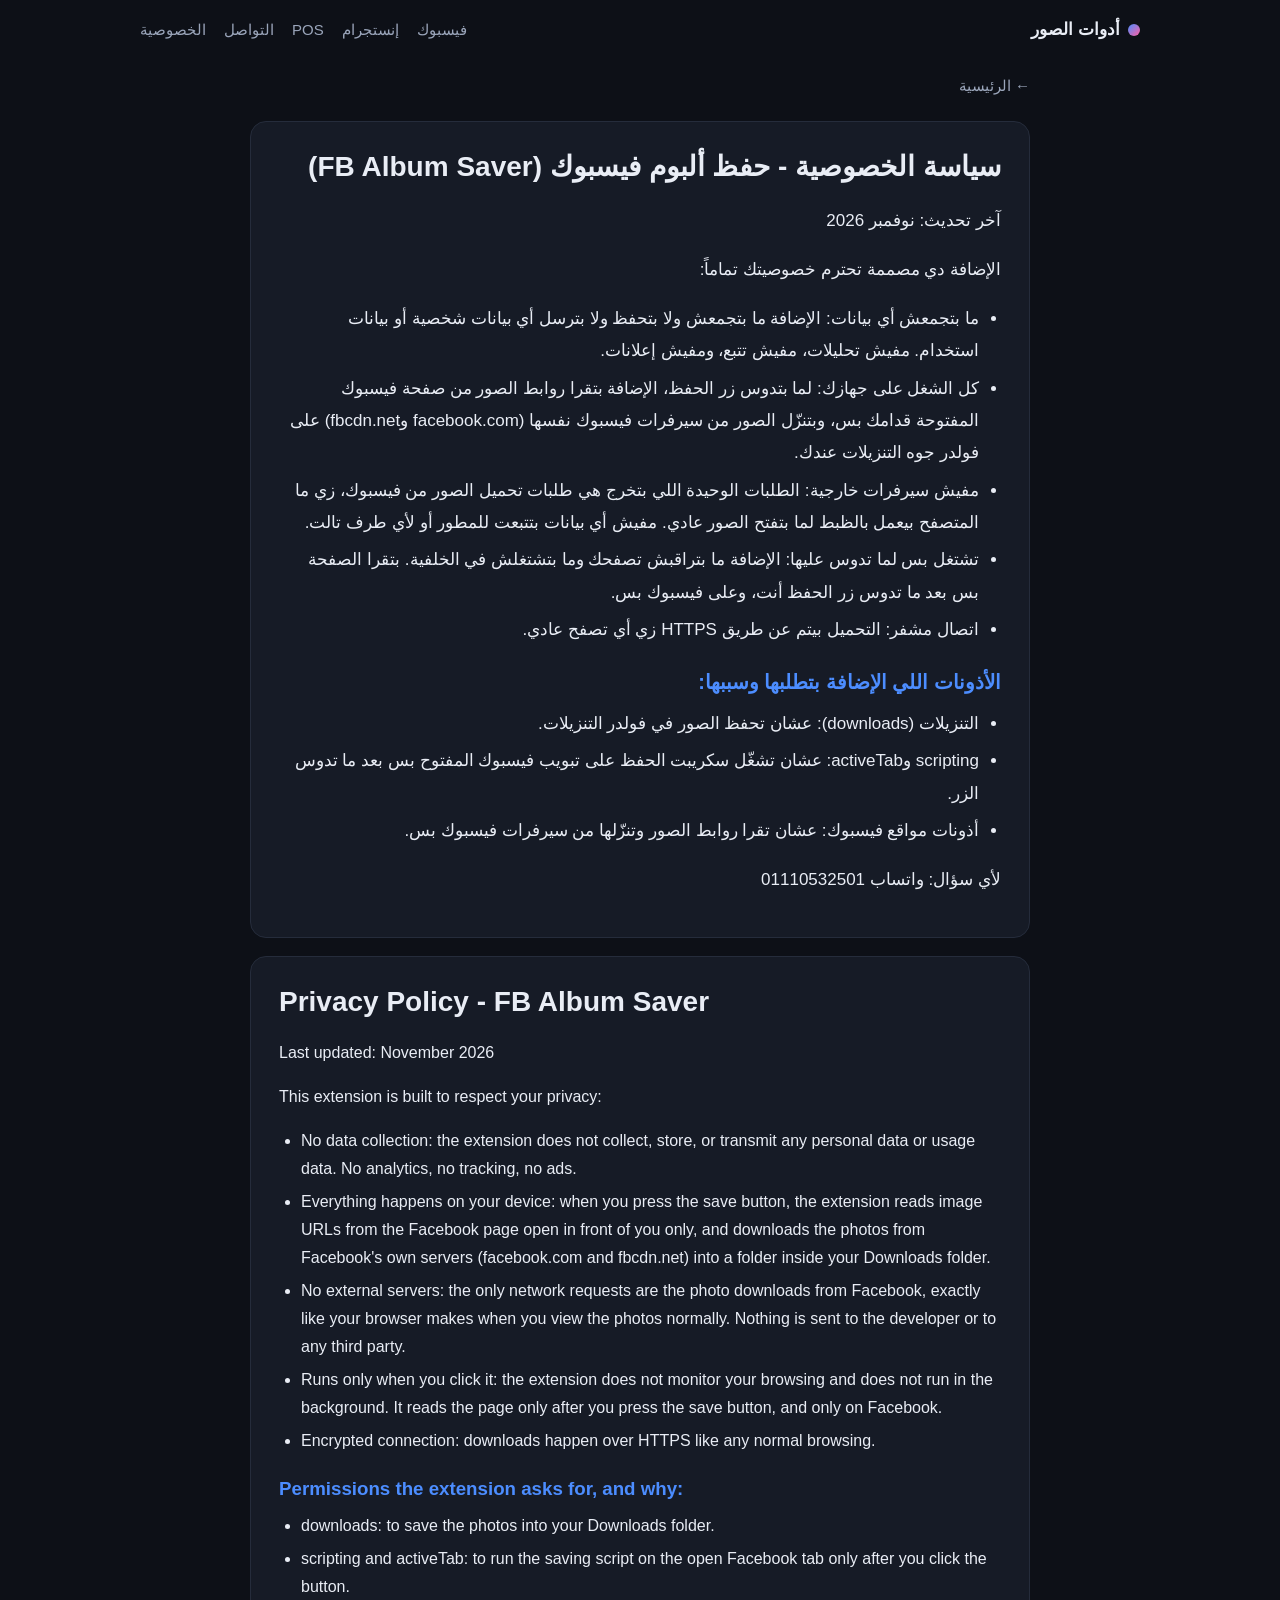
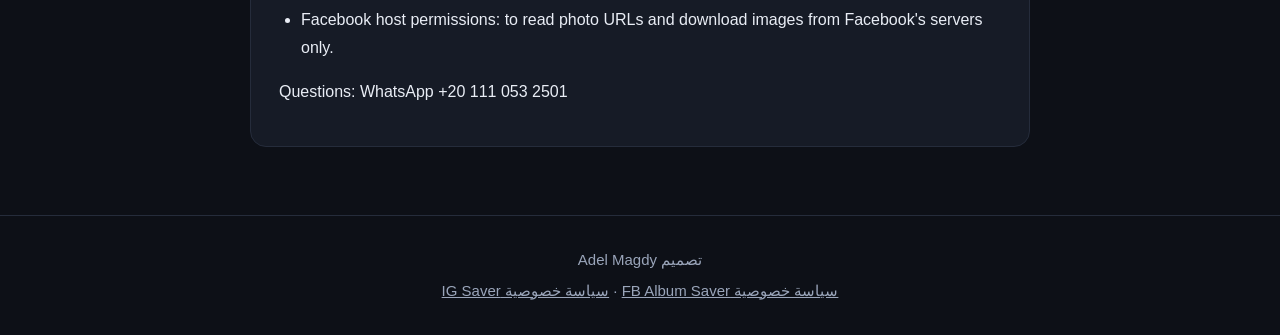
==== privacy-fb.html @ e78ee68e "Add privacy policy for FB Album Saver" ====
<!DOCTYPE html>
<html lang="ar" dir="rtl">
<head>
<meta charset="utf-8">
<meta name="viewport" content="width=device-width, initial-scale=1">
<title>سياسة الخصوصية - حفظ ألبوم فيسبوك (FB Album Saver)</title>
<link rel="stylesheet" href="style.css">
</head>
<body class="policy">
<header class="nav"><a class="brand" href="index.html"><span class="dot"></span>أدوات الصور</a>
<nav><a href="index.html#fb">فيسبوك</a><a href="index.html#ig">إنستجرام</a><a href="index.html#pos">POS</a><a href="index.html#contact">التواصل</a><a href="privacy-fb.html">الخصوصية</a></nav></header>
<main class="doc"><a class="back" href="index.html">← الرئيسية</a>
<article class="card"><h1>سياسة الخصوصية - حفظ ألبوم فيسبوك <bdi dir="ltr">(FB Album Saver)</bdi></h1><p>آخر تحديث: نوفمبر 2026</p>
<p>الإضافة دي مصممة تحترم خصوصيتك تماماً:</p>
<ul>
<li>ما بتجمعش أي بيانات: الإضافة ما بتجمعش ولا بتحفظ ولا بترسل أي بيانات شخصية أو بيانات استخدام. مفيش تحليلات، مفيش تتبع، ومفيش إعلانات.</li>
<li>كل الشغل على جهازك: لما بتدوس زر الحفظ، الإضافة بتقرا روابط الصور من صفحة فيسبوك المفتوحة قدامك بس، وبتنزّل الصور من سيرفرات فيسبوك نفسها (facebook.com وfbcdn.net) على فولدر جوه التنزيلات عندك.</li>
<li>مفيش سيرفرات خارجية: الطلبات الوحيدة اللي بتخرج هي طلبات تحميل الصور من فيسبوك، زي ما المتصفح بيعمل بالظبط لما بتفتح الصور عادي. مفيش أي بيانات بتتبعت للمطور أو لأي طرف تالت.</li>
<li>تشتغل بس لما تدوس عليها: الإضافة ما بتراقبش تصفحك وما بتشتغلش في الخلفية. بتقرا الصفحة بس بعد ما تدوس زر الحفظ أنت، وعلى فيسبوك بس.</li>
<li>اتصال مشفر: التحميل بيتم عن طريق HTTPS زي أي تصفح عادي.</li>
</ul>
<h3>الأذونات اللي الإضافة بتطلبها وسببها:</h3>
<ul>
<li>التنزيلات (downloads): عشان تحفظ الصور في فولدر التنزيلات.</li>
<li>scripting وactiveTab: عشان تشغّل سكريبت الحفظ على تبويب فيسبوك المفتوح بس بعد ما تدوس الزر.</li>
<li>أذونات مواقع فيسبوك: عشان تقرا روابط الصور وتنزّلها من سيرفرات فيسبوك بس.</li>
</ul>
<p>لأي سؤال: واتساب 01110532501</p></article>
<article class="card en" dir="ltr" lang="en"><h1>Privacy Policy - FB Album Saver</h1><p>Last updated: November 2026</p>
<p>This extension is built to respect your privacy:</p>
<ul>
<li>No data collection: the extension does not collect, store, or transmit any personal data or usage data. No analytics, no tracking, no ads.</li>
<li>Everything happens on your device: when you press the save button, the extension reads image URLs from the Facebook page open in front of you only, and downloads the photos from Facebook&#x27;s own servers (facebook.com and fbcdn.net) into a folder inside your Downloads folder.</li>
<li>No external servers: the only network requests are the photo downloads from Facebook, exactly like your browser makes when you view the photos normally. Nothing is sent to the developer or to any third party.</li>
<li>Runs only when you click it: the extension does not monitor your browsing and does not run in the background. It reads the page only after you press the save button, and only on Facebook.</li>
<li>Encrypted connection: downloads happen over HTTPS like any normal browsing.</li>
</ul>
<h3>Permissions the extension asks for, and why:</h3>
<ul>
<li>downloads: to save the photos into your Downloads folder.</li>
<li>scripting and activeTab: to run the saving script on the open Facebook tab only after you click the button.</li>
<li>Facebook host permissions: to read photo URLs and download images from Facebook&#x27;s servers only.</li>
</ul>
<p>Questions: WhatsApp +20 111 053 2501</p></article></main>
<footer><p>تصميم Adel Magdy</p><p class="links"><a href="privacy-fb.html">سياسة خصوصية FB Album Saver</a> · <a href="privacy-ig.html">سياسة خصوصية IG Saver</a></p></footer>
</body></html>
---- style.css ----
:root{--bg:#0d1017;--panel:#161b26;--line:#252c3b;--tx:#e9edf5;--mut:#9aa5ba;--fb:#4c8dff;--ig:#ff5fa2;--ig2:#ffb347}
*{box-sizing:border-box}html{scroll-behavior:smooth}
body{margin:0;background:var(--bg);color:var(--tx);font-family:"Segoe UI",Tahoma,"Noto Sans Arabic","Noto Naskh Arabic",Arial,sans-serif;line-height:1.9;font-size:17px}
a{color:inherit}
.wrap{max-width:1040px;margin:0 auto;padding:0 20px}
.nav{display:flex;justify-content:space-between;align-items:center;gap:12px;padding:14px 20px;max-width:1040px;margin:0 auto;flex-wrap:wrap}
.brand{font-weight:700;text-decoration:none;display:flex;gap:8px;align-items:center}
.dot{width:12px;height:12px;border-radius:50%;background:linear-gradient(135deg,var(--fb),var(--ig))}
.nav nav{display:flex;gap:18px;font-size:15px}.nav nav a{text-decoration:none;color:var(--mut)}.nav nav a:hover{color:var(--tx)}
.hero{padding:56px 0 48px;text-align:center;background:radial-gradient(600px 300px at 80% 0,#4c8dff22,transparent),radial-gradient(600px 300px at 20% 0,#ff5fa222,transparent)}
.eyebrow{color:var(--mut);font-size:15px;margin:0 0 8px}
.hero h1{font-size:clamp(28px,5.5vw,52px);line-height:1.4;margin:0 0 16px}
.g1{color:var(--fb)}.g2{color:var(--ig)}
.sub{max-width:640px;margin:0 auto 28px;color:var(--mut)}
.cta{display:flex;gap:12px;flex-wrap:wrap;margin-top:24px}.cta.center{justify-content:center}
.btn{display:inline-block;padding:11px 22px;border-radius:12px;text-decoration:none;font-weight:600;border:1px solid var(--line);font-size:16px}
.btn.primary{background:var(--fb);color:#fff;border-color:var(--fb)}.btn.primary.alt{background:var(--ig);border-color:var(--ig)}
.btn.soon{background:#ffffff0d;color:var(--mut);border-style:dashed;cursor:not-allowed}
.btn.ghost:hover{background:#ffffff0d}
.tool{padding:56px 0;border-top:1px solid var(--line)}
.tool.fb{--ac:var(--fb)}.tool.ig{--ac:var(--ig)}
.tag{display:inline-block;direction:ltr;font-size:13px;padding:2px 12px;border-radius:99px;border:1px solid var(--ac);color:var(--ac);font-weight:600}
.tool h2{font-size:clamp(26px,4.5vw,38px);margin:8px 0 4px}
.lead{font-size:19px;margin:0 0 6px}
.en-sum{color:var(--mut);font-size:15px;margin:0 0 18px;text-align:left}
.desc{color:var(--mut)}
.modes{display:grid;grid-template-columns:repeat(auto-fit,minmax(260px,1fr));gap:14px;margin:18px 0}
.mode{border-inline-start:3px solid var(--ac);background:var(--panel);padding:12px 18px;border-radius:12px}
.mode h4{margin:0;color:var(--ac)}.mode p{margin:4px 0 0;font-size:16px}
.cols{display:grid;grid-template-columns:repeat(auto-fit,minmax(300px,1fr));gap:16px}
.card{background:var(--panel);border:1px solid var(--line);border-radius:16px;padding:18px 24px}
.card h3{margin:0 0 6px;color:var(--ac,var(--tx))}
.card ul,.card ol{padding-inline-start:22px;margin:6px 0}.card li{margin:5px 0}
.note{background:#ffffff0d;border-radius:10px;padding:8px 14px;font-size:15px;color:var(--mut)}
footer{border-top:1px solid var(--line);text-align:center;padding:28px 20px;color:var(--mut);font-size:15px}footer p{margin:2px}
.doc{max-width:820px;margin:0 auto;padding:10px 20px 50px}
.back{color:var(--mut);text-decoration:none;font-size:15px}
.doc .card{margin:18px 0;padding:24px 28px}.doc h1{font-size:clamp(21px,4vw,28px);line-height:1.5;margin:0 0 8px}
.doc h3{margin:18px 0 4px;color:var(--fb)}
.doc .en{font-size:16px;line-height:1.75;font-family:"Segoe UI",Roboto,Arial,sans-serif}
.doc.en ul{padding-left:22px;padding-right:0}.en ul{padding-left:22px;padding-right:0}
@media(max-width:560px){body{font-size:16px}.hero{padding:36px 0}.tool{padding:38px 0}.card{padding:14px 18px}.btn{width:100%;text-align:center}}
.tool.pos{--ac:#3ddc97}.btn.primary.pos{background:#3ddc97;border-color:#3ddc97;color:#06231a}
.shot{margin:22px 0}.shot img{display:block;width:100%;height:auto;border-radius:14px;border:1px solid var(--line);box-shadow:0 12px 40px #0008}

.g3{color:#3ddc97}
.btn.wa{background:#25d366;border-color:#25d366;color:#04210f}
.prices{display:flex;gap:14px;flex-wrap:wrap;margin:22px 0 0}
.price{flex:1 1 200px;background:var(--panel);border:1px solid var(--ac);border-radius:16px;padding:14px 20px;text-align:center}
.amt{display:block;font-size:28px;font-weight:700;color:var(--ac)}.per{color:var(--mut);font-size:15px}
.small{color:var(--mut);font-size:14px;margin:10px 0 0}
.tool.contact{--ac:#25d366}.num{font-size:26px;font-weight:700;margin:4px 0 12px;text-align:right}
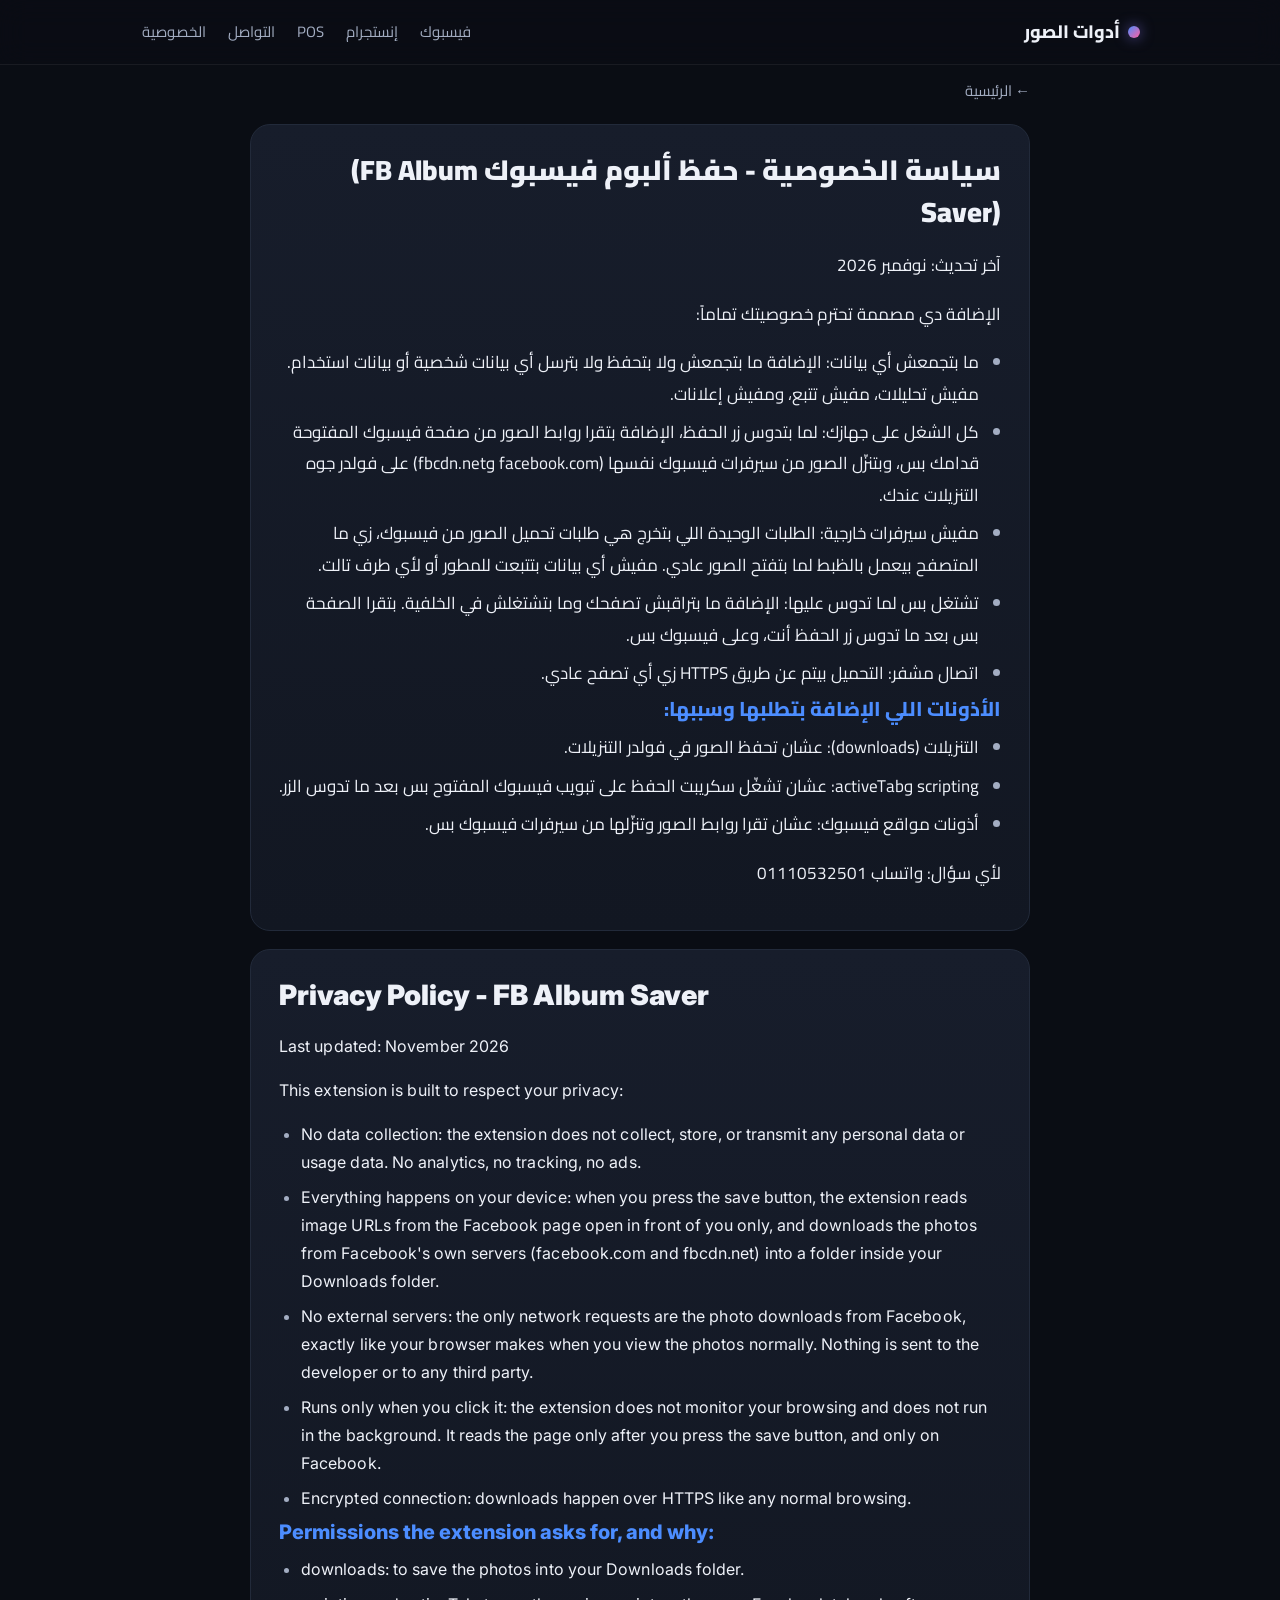
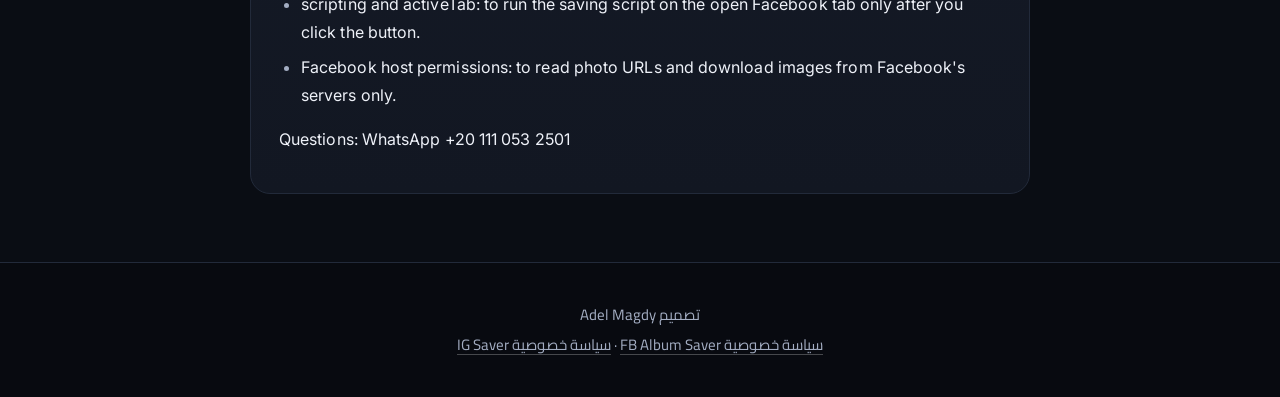
==== commit 88fc6108: "Design pass: privacy-fb.html" ====
--- a/privacy-fb.html
+++ b/privacy-fb.html
@@ -4,11 +4,15 @@
 <meta charset="utf-8">
 <meta name="viewport" content="width=device-width, initial-scale=1">
 <title>سياسة الخصوصية - حفظ ألبوم فيسبوك (FB Album Saver)</title>
+<meta name="theme-color" content="#0a0d14">
+<link rel="preconnect" href="https://fonts.googleapis.com">
+<link rel="preconnect" href="https://fonts.gstatic.com" crossorigin>
+<link rel="stylesheet" href="https://fonts.googleapis.com/css2?family=Cairo:wght@400;600;700;800;900&family=Inter:wght@400;500&display=swap">
 <link rel="stylesheet" href="style.css">
 </head>
 <body class="policy">
-<header class="nav"><a class="brand" href="index.html"><span class="dot"></span>أدوات الصور</a>
-<nav><a href="index.html#fb">فيسبوك</a><a href="index.html#ig">إنستجرام</a><a href="index.html#pos">POS</a><a href="index.html#contact">التواصل</a><a href="privacy-fb.html">الخصوصية</a></nav></header>
+<header class="nav"><div class="nav-in"><a class="brand" href="index.html"><span class="dot"></span>أدوات الصور</a>
+<nav><a href="index.html#fb">فيسبوك</a><a href="index.html#ig">إنستجرام</a><a href="index.html#pos">POS</a><a href="index.html#contact">التواصل</a><a href="privacy-fb.html">الخصوصية</a></nav></div></header>
 <main class="doc"><a class="back" href="index.html">← الرئيسية</a>
 <article class="card"><h1>سياسة الخصوصية - حفظ ألبوم فيسبوك <bdi dir="ltr">(FB Album Saver)</bdi></h1><p>آخر تحديث: نوفمبر 2026</p>
 <p>الإضافة دي مصممة تحترم خصوصيتك تماماً:</p>
@@ -43,4 +47,5 @@
 </ul>
 <p>Questions: WhatsApp +20 111 053 2501</p></article></main>
 <footer><p>تصميم Adel Magdy</p><p class="links"><a href="privacy-fb.html">سياسة خصوصية FB Album Saver</a> · <a href="privacy-ig.html">سياسة خصوصية IG Saver</a></p></footer>
+<script>(function(){if(!('IntersectionObserver' in window))return;var e=document.querySelectorAll('.tool .head,.tool .shot,.tool .modes,.tool .cols,.tool .prices,.tool .cta,.doc .card');e.forEach(function(x){x.classList.add('rv')});var o=new IntersectionObserver(function(l){l.forEach(function(i){if(i.isIntersecting){i.target.classList.add('in');o.unobserve(i.target)}})},{threshold:.08});e.forEach(function(x){o.observe(x)});setTimeout(function(){e.forEach(function(x){x.classList.add('in')})},2500)})();</script>
 </body></html>
--- a/style.css
+++ b/style.css
@@ -50,3 +50,91 @@
 .amt{display:block;font-size:28px;font-weight:700;color:var(--ac)}.per{color:var(--mut);font-size:15px}
 .small{color:var(--mut);font-size:14px;margin:10px 0 0}
 .tool.contact{--ac:#25d366}.num{font-size:26px;font-weight:700;margin:4px 0 12px;text-align:right}
+
+/* ===== design pass v2 ===== */
+:root{--bg:#0a0d14;--panel:#121722;--panel2:#171d2b;--line:#222a3a;--tx:#eef1f8;--mut:#a3adc2;--ease:cubic-bezier(.2,.7,.2,1)}
+body{font-family:"Cairo","Tajawal","Segoe UI",Tahoma,"Noto Sans Arabic",Arial,sans-serif;line-height:1.85;-webkit-font-smoothing:antialiased;text-rendering:optimizeLegibility;background:var(--bg)}
+h1,h2,h3,h4{font-weight:800;letter-spacing:0;line-height:1.3}
+.en-sum,.doc .en,.en{font-family:"Inter","Segoe UI",Roboto,Arial,sans-serif;letter-spacing:.005em}
+::selection{background:#4c8dff55}
+:focus-visible{outline:2px solid #fff8;outline-offset:3px;border-radius:8px}
+/* nav */
+.nav{position:sticky;top:0;z-index:20;display:block;max-width:none;padding:0;margin:0;background:#0a0d14cc;backdrop-filter:blur(14px);-webkit-backdrop-filter:blur(14px);border-bottom:1px solid #ffffff10}
+.nav-in{display:flex;justify-content:space-between;align-items:center;gap:12px;padding:14px 20px;max-width:1040px;margin:0 auto;flex-wrap:wrap}
+.brand{font-size:18px;font-weight:800}
+.dot{box-shadow:0 0 14px #8f7bff99}
+.nav nav a{padding:4px 2px;position:relative;transition:color .2s}
+.nav nav a::after{content:"";position:absolute;inset-inline:0;bottom:-2px;height:2px;border-radius:2px;background:linear-gradient(90deg,var(--fb),var(--ig));transform:scaleX(0);transition:transform .25s var(--ease)}
+.nav nav a:hover::after{transform:scaleX(1)}
+/* hero */
+.hero{position:relative;overflow:hidden;padding:84px 0 72px;background:none;isolation:isolate}
+.hero::before,.hero::after{content:"";position:absolute;z-index:-1;width:620px;height:620px;border-radius:50%;filter:blur(90px);opacity:.26;animation:float 14s ease-in-out infinite alternate}
+.hero::before{background:#4c8dff;top:-320px;inset-inline-start:-120px}
+.hero::after{background:#ff5fa2;top:-300px;inset-inline-end:-120px;animation-delay:-7s}
+.hero .wrap::before{content:"";position:absolute;left:50%;top:60px;width:420px;height:260px;margin-left:-210px;background:radial-gradient(closest-side,#3ddc9733,transparent);filter:blur(30px);z-index:-1}
+.hero .wrap{position:relative}
+@keyframes float{from{transform:translate3d(0,0,0) scale(1)}to{transform:translate3d(60px,40px,0) scale(1.12)}}
+.eyebrow{display:inline-block;font-size:14px;padding:4px 16px;border:1px solid #ffffff1f;border-radius:99px;background:#ffffff08;color:var(--mut);margin-bottom:18px;letter-spacing:.02em}
+.hero h1{font-size:clamp(30px,5vw,52px);line-height:1.4;font-weight:900;margin:0 0 20px}
+.g1,.g2,.g3{background-clip:text;-webkit-background-clip:text;color:transparent;-webkit-text-fill-color:transparent}
+.g1{background-image:linear-gradient(90deg,#4c8dff,#7fb0ff)}
+.g2{background-image:linear-gradient(90deg,#ff5fa2,#ffb347)}
+.g3{background-image:linear-gradient(90deg,#3ddc97,#7cf0c0)}
+.sub{font-size:18px;max-width:660px;margin-bottom:8px}
+.cta.center{gap:14px;margin-top:30px}
+/* buttons */
+.btn{padding:12px 26px;border-radius:14px;font-weight:700;transition:transform .2s var(--ease),box-shadow .2s var(--ease),background .2s,border-color .2s;will-change:transform}
+.btn:hover{transform:translateY(-3px)}
+.btn:active{transform:translateY(-1px)}
+.btn.primary{box-shadow:0 8px 24px -8px var(--fb)}
+.btn.primary.alt{box-shadow:0 8px 24px -8px var(--ig)}
+.btn.primary.pos{box-shadow:0 8px 24px -8px #3ddc97}
+.btn.wa{box-shadow:0 8px 24px -10px #25d366}
+.btn.wa:hover{box-shadow:0 12px 28px -8px #25d366}
+.btn.ghost{background:#ffffff08}
+.btn.ghost:hover{background:#ffffff14;border-color:#ffffff30}
+/* sections */
+.tool{padding:84px 0;border-top:1px solid #ffffff0d;position:relative}
+.tool::before{content:"";position:absolute;top:0;inset-inline:0;height:240px;background:radial-gradient(520px 200px at 85% 0,color-mix(in srgb,var(--ac,#fff) 10%,transparent),transparent);pointer-events:none}
+.tool .wrap{position:relative}
+.tag{padding:3px 14px;background:color-mix(in srgb,var(--ac) 12%,transparent);letter-spacing:.04em}
+.tool h2{font-size:clamp(28px,5vw,44px);font-weight:900;margin:12px 0 8px}
+.lead{font-size:19px;line-height:1.8;max-width:760px}
+.desc{max-width:760px;font-size:17px}
+.shot{margin:30px 0}
+.shot img{border-radius:18px;border:1px solid #ffffff14;box-shadow:0 24px 60px -20px #000c,0 0 0 1px #ffffff05;transition:transform .5s var(--ease),box-shadow .5s var(--ease)}
+.shot img:hover{transform:scale(1.008)}
+.modes{gap:18px;margin:26px 0}
+.mode{padding:16px 22px;border-radius:14px;background:linear-gradient(180deg,var(--panel2),var(--panel));border:1px solid var(--line);border-inline-start:3px solid var(--ac);transition:transform .25s var(--ease),border-color .25s}
+.mode:hover{transform:translateY(-3px)}
+.cols{gap:20px}
+.card{padding:26px 28px;border-radius:20px;background:linear-gradient(180deg,var(--panel2),var(--panel));border:1px solid var(--line);transition:transform .25s var(--ease),border-color .25s,box-shadow .25s}
+.card:hover{transform:translateY(-4px);border-color:color-mix(in srgb,var(--ac,#fff) 45%,var(--line));box-shadow:0 18px 40px -22px #000}
+.card h3{font-size:20px;margin:0 0 10px}
+.card li{margin:7px 0}
+.card li::marker{color:var(--ac,var(--mut))}
+.note{border-radius:12px;border:1px solid #ffffff10}
+/* prices */
+.prices{gap:18px;margin:30px 0 0}
+.price{position:relative;overflow:hidden;padding:26px 24px;border-radius:22px;border:1px solid color-mix(in srgb,var(--ac) 55%,var(--line));background:radial-gradient(260px 120px at 50% 0,color-mix(in srgb,var(--ac) 18%,transparent),transparent),var(--panel);transition:transform .25s var(--ease),box-shadow .25s}
+.price:hover{transform:translateY(-4px);box-shadow:0 20px 44px -22px var(--ac)}
+.amt{font-size:clamp(34px,6vw,46px);font-weight:900;line-height:1.2;margin-bottom:2px;text-shadow:0 0 30px color-mix(in srgb,var(--ac) 45%,transparent)}
+.per{font-size:15px;font-weight:600}
+.cta{margin-top:28px;gap:14px}
+.small{margin-top:14px}
+/* contact */
+.tool.contact .card{text-align:start}
+.num{font-size:clamp(28px,5vw,36px);font-weight:900;letter-spacing:.03em;margin:6px 0 16px;color:#25d366}
+.tool.contact .wrap{max-width:900px}
+.tool.contact .head{text-align:center}.tool.contact .lead{margin-inline:auto}
+footer{padding:36px 20px;background:#080a10}
+footer a{text-decoration-color:#ffffff40;text-underline-offset:4px}footer a:hover{text-decoration-color:currentColor}
+/* policy pages */
+.doc .card:hover{transform:none;box-shadow:none}
+.doc h1{font-weight:900}
+/* reveal on scroll (JS adds .rv) */
+.rv{opacity:0;transform:translateY(22px);transition:opacity .7s var(--ease),transform .7s var(--ease)}
+.rv.in{opacity:1;transform:none}
+@media(max-width:560px){.hero{padding:54px 0 48px}.tool{padding:56px 0}.card{padding:20px 20px}.sub{font-size:17px}.nav nav{gap:14px;font-size:14px}.hero::before,.hero::after{width:380px;height:380px}}
+@media(prefers-reduced-motion:reduce){*{animation:none!important;transition:none!important}html{scroll-behavior:auto}.rv{opacity:1;transform:none}}
+html{scroll-padding-top:70px}
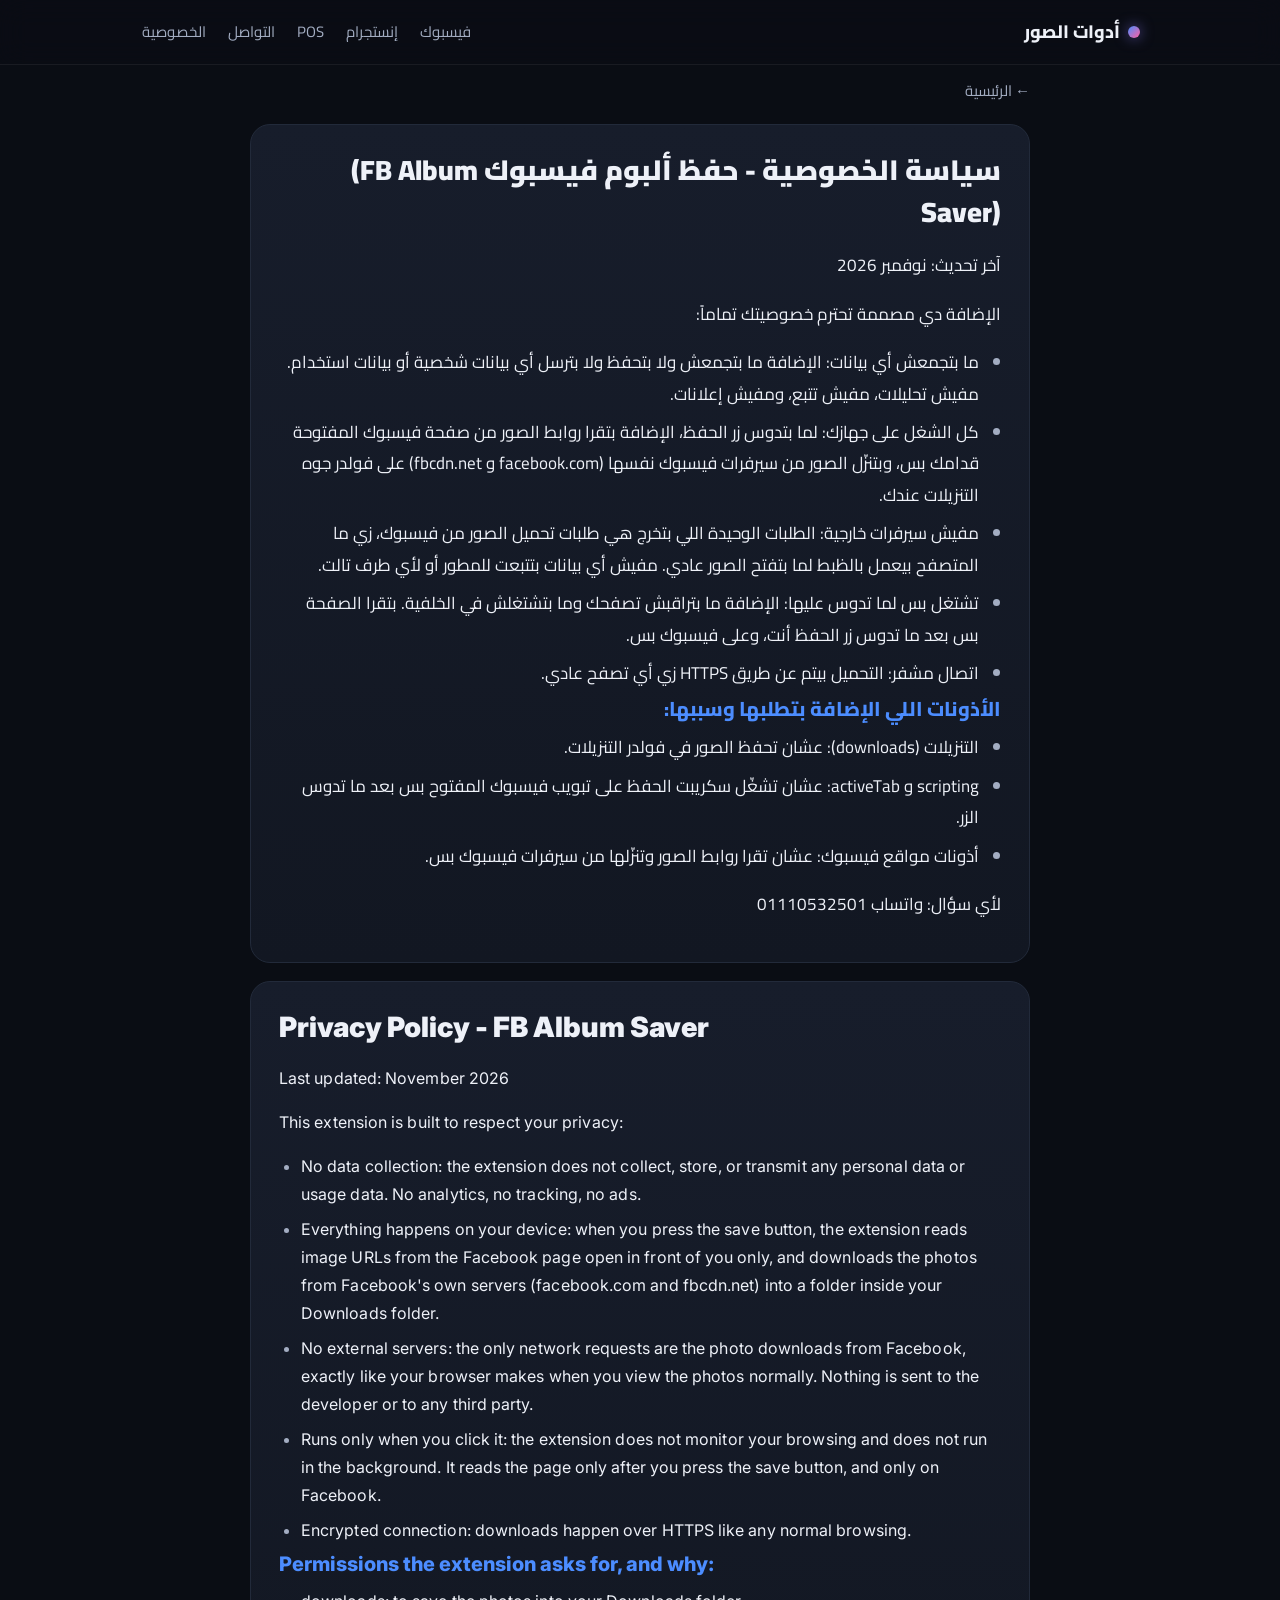
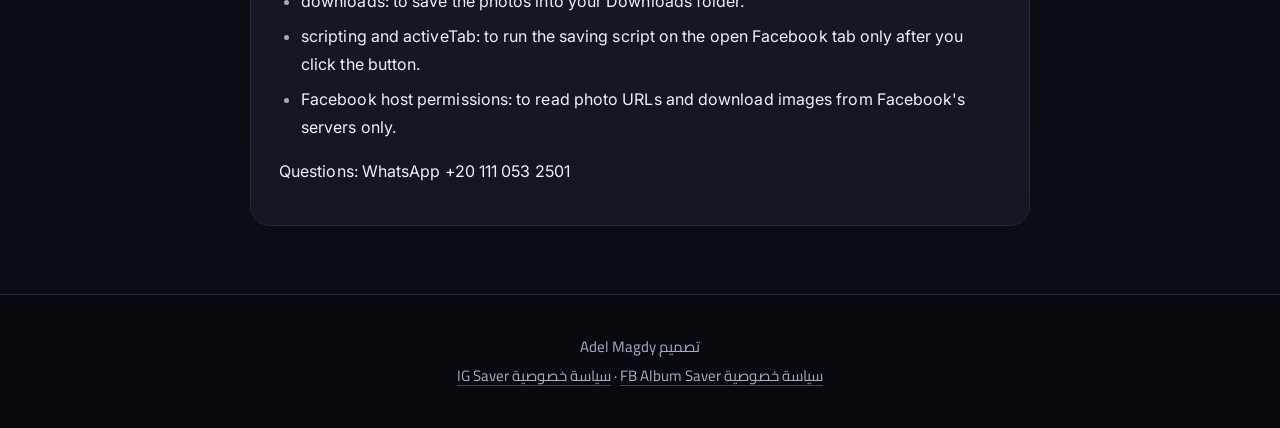
==== commit b65199e5: "Fix spacing: privacy-fb.html" ====
--- a/privacy-fb.html
+++ b/privacy-fb.html
@@ -18,7 +18,7 @@
 <p>الإضافة دي مصممة تحترم خصوصيتك تماماً:</p>
 <ul>
 <li>ما بتجمعش أي بيانات: الإضافة ما بتجمعش ولا بتحفظ ولا بترسل أي بيانات شخصية أو بيانات استخدام. مفيش تحليلات، مفيش تتبع، ومفيش إعلانات.</li>
-<li>كل الشغل على جهازك: لما بتدوس زر الحفظ، الإضافة بتقرا روابط الصور من صفحة فيسبوك المفتوحة قدامك بس، وبتنزّل الصور من سيرفرات فيسبوك نفسها (facebook.com وfbcdn.net) على فولدر جوه التنزيلات عندك.</li>
+<li>كل الشغل على جهازك: لما بتدوس زر الحفظ، الإضافة بتقرا روابط الصور من صفحة فيسبوك المفتوحة قدامك بس، وبتنزّل الصور من سيرفرات فيسبوك نفسها (facebook.com و fbcdn.net) على فولدر جوه التنزيلات عندك.</li>
 <li>مفيش سيرفرات خارجية: الطلبات الوحيدة اللي بتخرج هي طلبات تحميل الصور من فيسبوك، زي ما المتصفح بيعمل بالظبط لما بتفتح الصور عادي. مفيش أي بيانات بتتبعت للمطور أو لأي طرف تالت.</li>
 <li>تشتغل بس لما تدوس عليها: الإضافة ما بتراقبش تصفحك وما بتشتغلش في الخلفية. بتقرا الصفحة بس بعد ما تدوس زر الحفظ أنت، وعلى فيسبوك بس.</li>
 <li>اتصال مشفر: التحميل بيتم عن طريق HTTPS زي أي تصفح عادي.</li>
@@ -26,7 +26,7 @@
 <h3>الأذونات اللي الإضافة بتطلبها وسببها:</h3>
 <ul>
 <li>التنزيلات (downloads): عشان تحفظ الصور في فولدر التنزيلات.</li>
-<li>scripting وactiveTab: عشان تشغّل سكريبت الحفظ على تبويب فيسبوك المفتوح بس بعد ما تدوس الزر.</li>
+<li>scripting و activeTab: عشان تشغّل سكريبت الحفظ على تبويب فيسبوك المفتوح بس بعد ما تدوس الزر.</li>
 <li>أذونات مواقع فيسبوك: عشان تقرا روابط الصور وتنزّلها من سيرفرات فيسبوك بس.</li>
 </ul>
 <p>لأي سؤال: واتساب 01110532501</p></article>
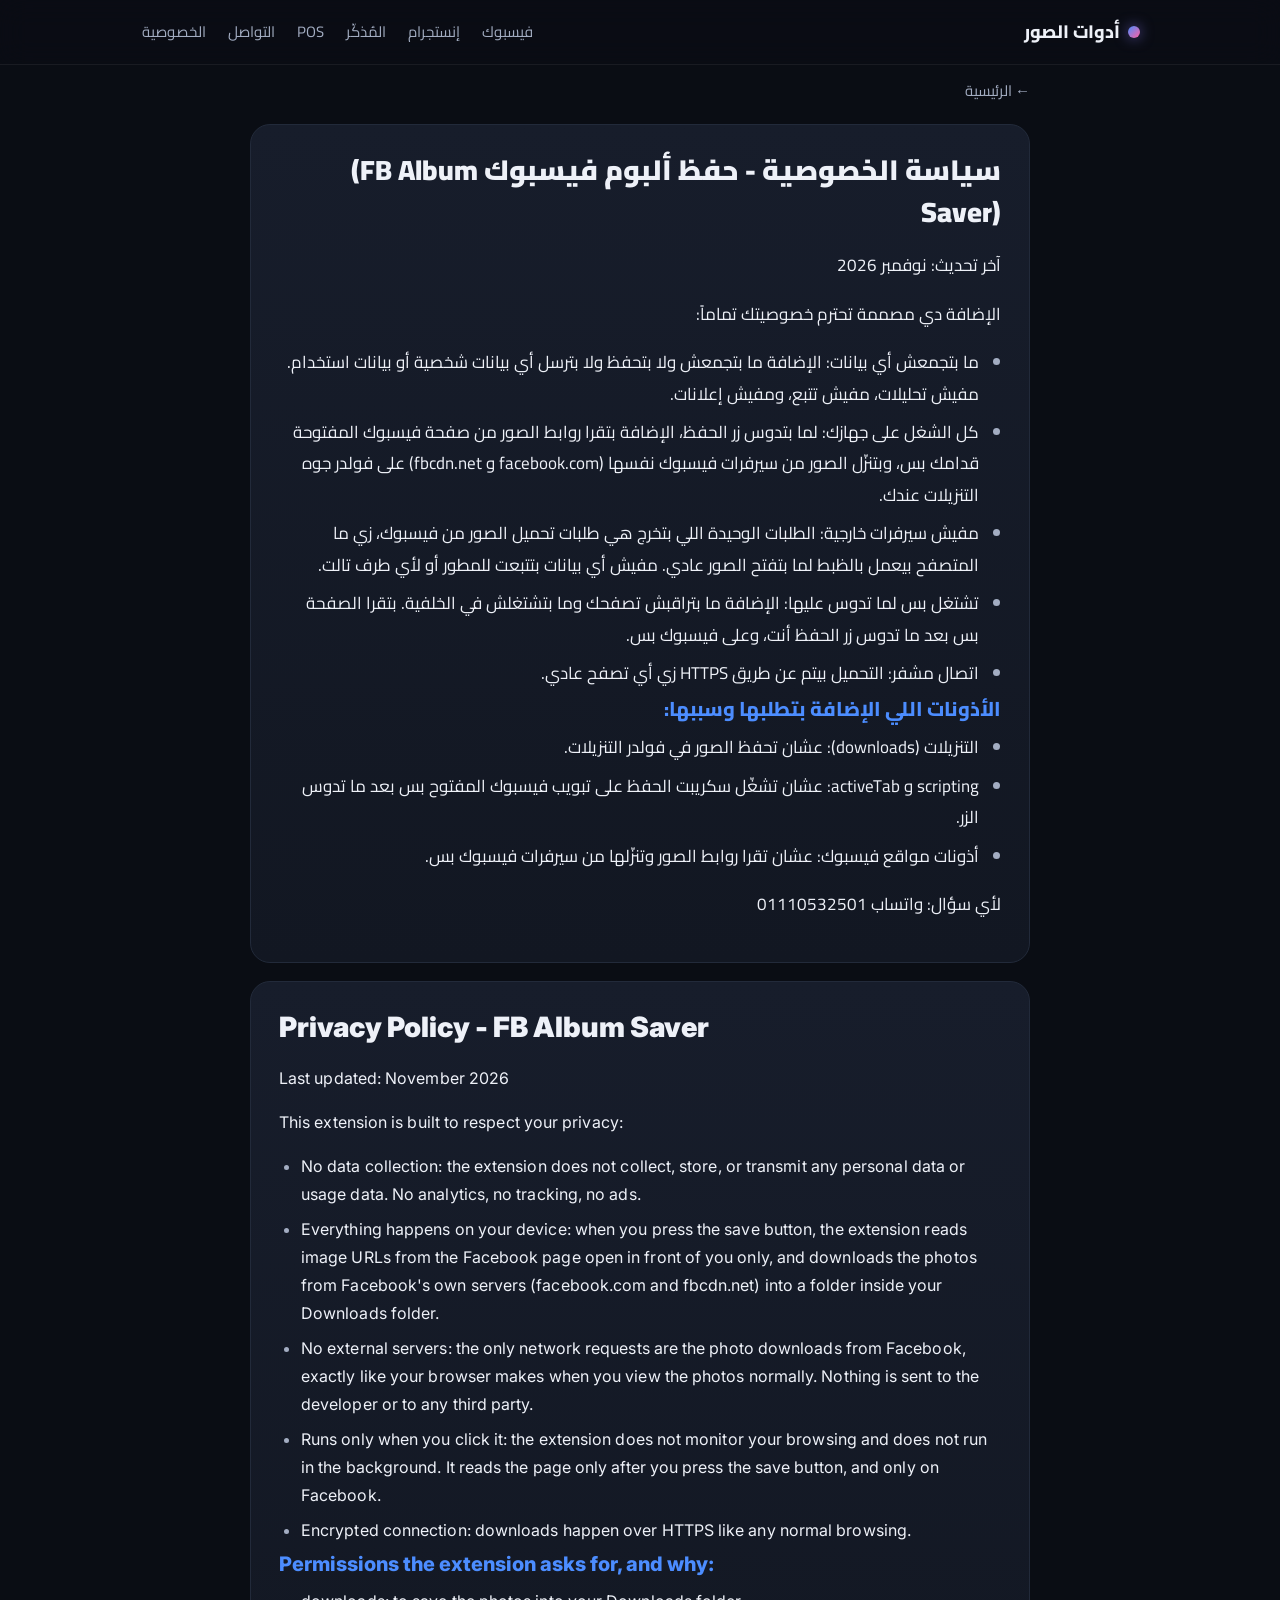
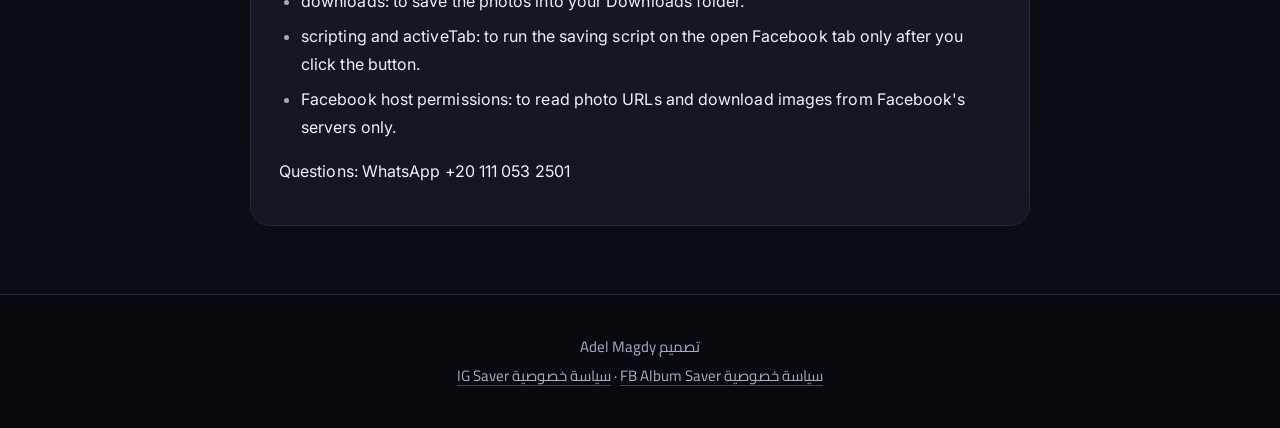
==== commit 9b9f1104: "Update navigation links in privacy-fb.html" ====
--- a/privacy-fb.html
+++ b/privacy-fb.html
@@ -5,6 +5,7 @@
 <meta name="viewport" content="width=device-width, initial-scale=1">
 <title>سياسة الخصوصية - حفظ ألبوم فيسبوك (FB Album Saver)</title>
 <meta name="theme-color" content="#0a0d14">
+<link rel="icon" type="image/svg+xml" href="data:image/svg+xml,%3Csvg%20xmlns=%22http://www.w3.org/2000/svg%22%20viewBox=%220%200%2064%2064%22%3E%3Cdefs%3E%3ClinearGradient%20id=%22g%22%20x1=%220%22%20y1=%220%22%20x2=%221%22%20y2=%221%22%3E%3Cstop%20offset=%220%22%20stop-color=%22%234c8dff%22/%3E%3Cstop%20offset=%221%22%20stop-color=%22%23ff5fa2%22/%3E%3C/linearGradient%3E%3C/defs%3E%3Crect%20width=%2264%22%20height=%2264%22%20rx=%2215%22%20fill=%22%230a0d14%22/%3E%3Crect%20x=%223%22%20y=%223%22%20width=%2258%22%20height=%2258%22%20rx=%2212%22%20fill=%22url%28%23g%29%22/%3E%3Cpath%20d=%22M16%2049%20L32%2013%20L48%2049%20M22%2037%20H42%22%20fill=%22none%22%20stroke=%22%23fff%22%20stroke-width=%227%22%20stroke-linecap=%22round%22%20stroke-linejoin=%22round%22/%3E%3C/svg%3E">
 <link rel="preconnect" href="https://fonts.googleapis.com">
 <link rel="preconnect" href="https://fonts.gstatic.com" crossorigin>
 <link rel="stylesheet" href="https://fonts.googleapis.com/css2?family=Cairo:wght@400;600;700;800;900&family=Inter:wght@400;500&display=swap">
@@ -12,7 +13,7 @@
 </head>
 <body class="policy">
 <header class="nav"><div class="nav-in"><a class="brand" href="index.html"><span class="dot"></span>أدوات الصور</a>
-<nav><a href="index.html#fb">فيسبوك</a><a href="index.html#ig">إنستجرام</a><a href="index.html#pos">POS</a><a href="index.html#contact">التواصل</a><a href="privacy-fb.html">الخصوصية</a></nav></div></header>
+<nav><a href="index.html#fb">فيسبوك</a><a href="index.html#ig">إنستجرام</a><a href="index.html#rem">المُذكّر</a><a href="index.html#pos">POS</a><a href="index.html#contact">التواصل</a><a href="privacy-fb.html">الخصوصية</a></nav></div></header>
 <main class="doc"><a class="back" href="index.html">← الرئيسية</a>
 <article class="card"><h1>سياسة الخصوصية - حفظ ألبوم فيسبوك <bdi dir="ltr">(FB Album Saver)</bdi></h1><p>آخر تحديث: نوفمبر 2026</p>
 <p>الإضافة دي مصممة تحترم خصوصيتك تماماً:</p>
--- a/style.css
+++ b/style.css
@@ -138,3 +138,8 @@
 @media(max-width:560px){.hero{padding:54px 0 48px}.tool{padding:56px 0}.card{padding:20px 20px}.sub{font-size:17px}.nav nav{gap:14px;font-size:14px}.hero::before,.hero::after{width:380px;height:380px}}
 @media(prefers-reduced-motion:reduce){*{animation:none!important;transition:none!important}html{scroll-behavior:auto}.rv{opacity:1;transform:none}}
 html{scroll-padding-top:70px}
+
+.old{display:block;font-size:.5em;font-weight:600;color:var(--mut);text-decoration:line-through;text-decoration-thickness:2px;text-decoration-color:#ff6b6b;text-shadow:none;opacity:.85;margin-bottom:2px;line-height:1.3}
+
+.btn.dl{background:#eef1f8;color:#0a0d14;border-color:#eef1f8;box-shadow:0 8px 24px -10px #eef1f8}.btn.dl:hover{background:#fff;box-shadow:0 12px 28px -8px #fff}
+.tool.rem{--ac:#ffb84d}
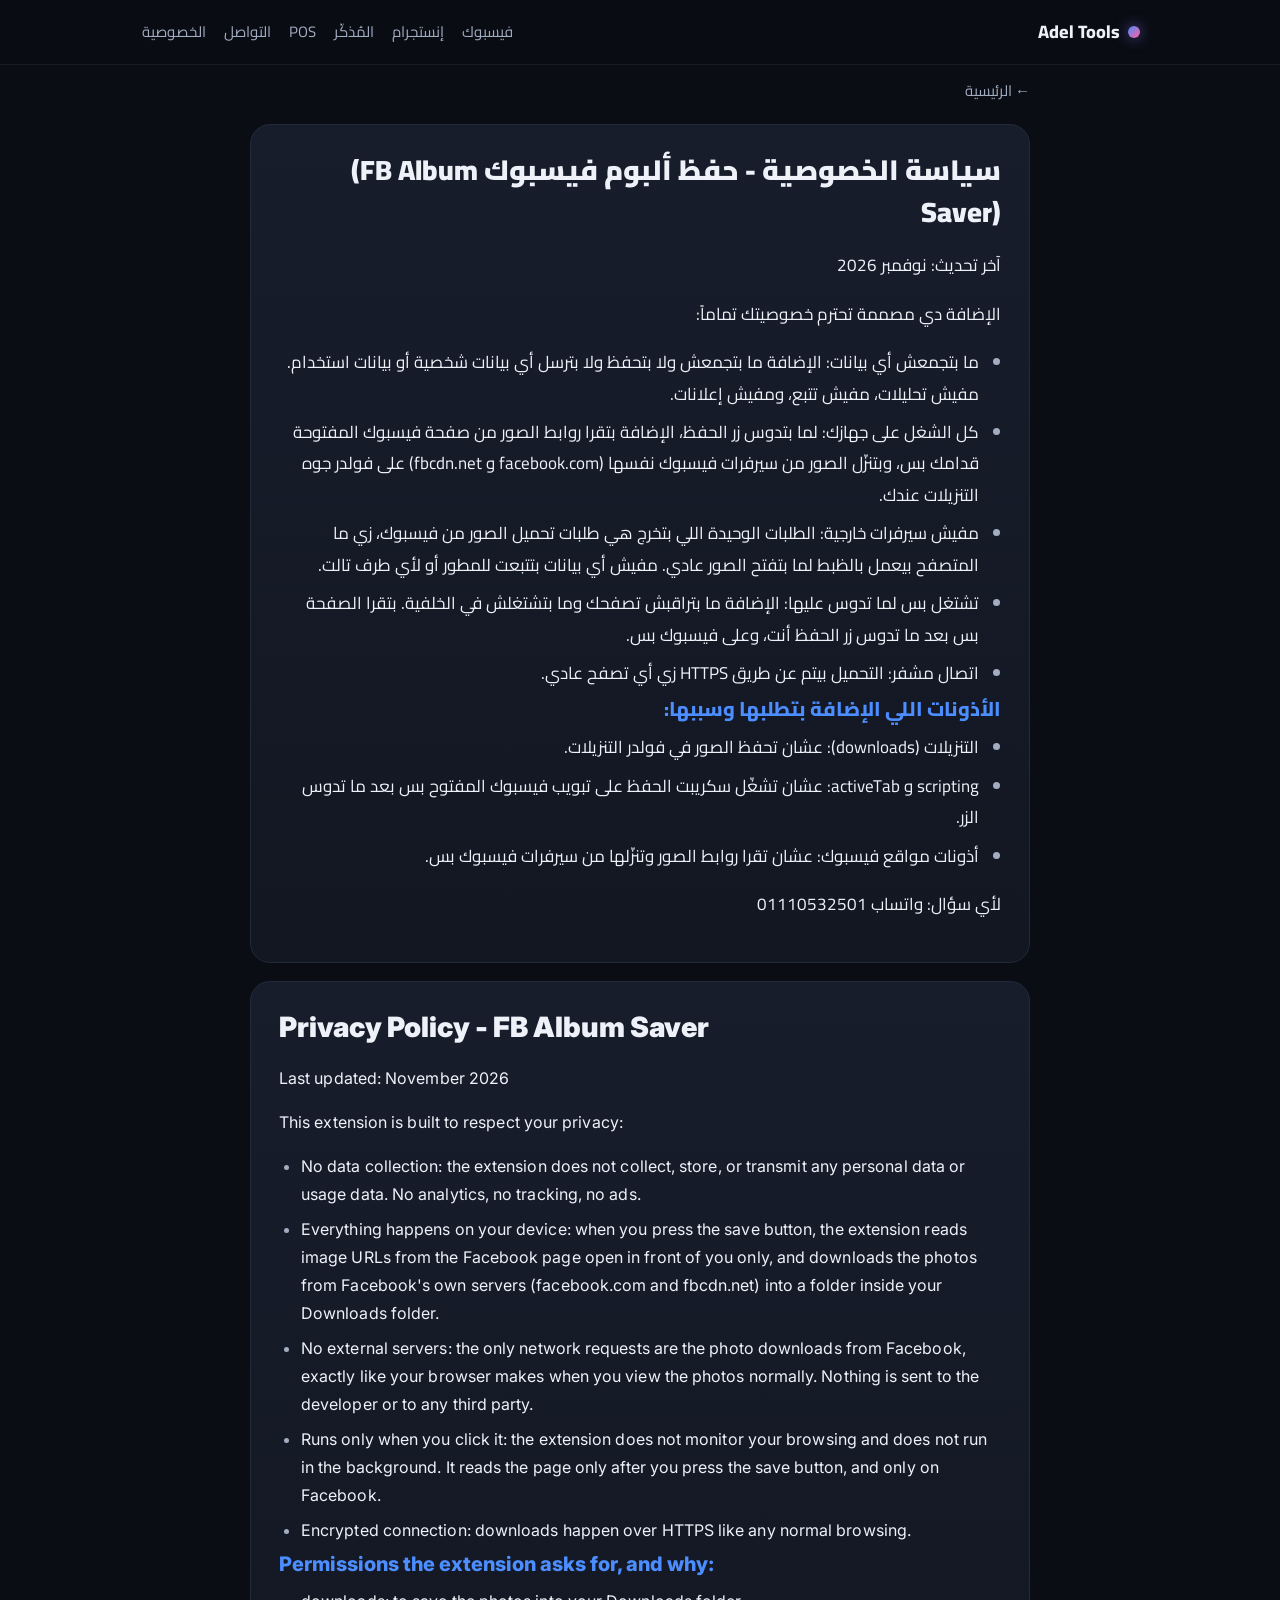
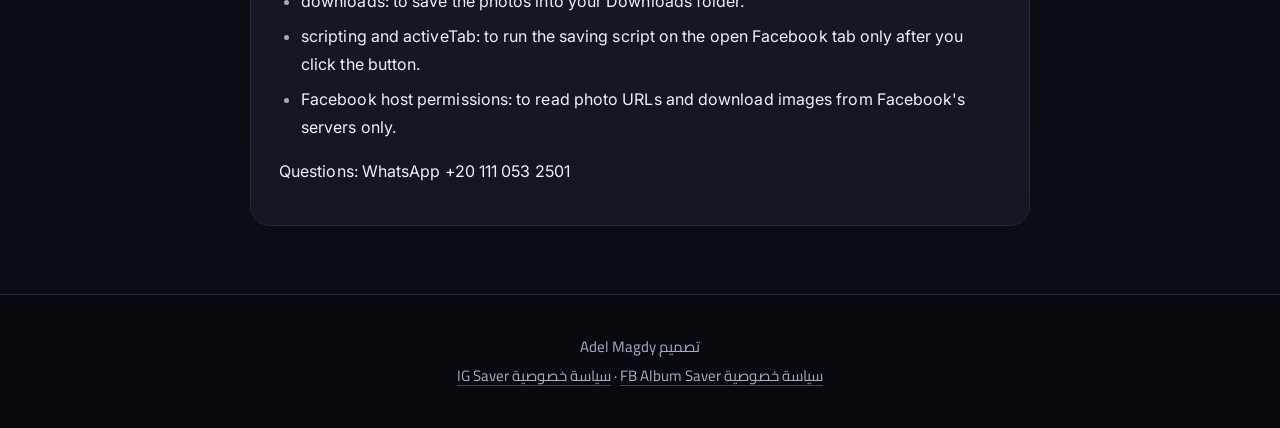
==== commit d07791f9: "Update header branding from Arabic to English" ====
--- a/privacy-fb.html
+++ b/privacy-fb.html
@@ -12,7 +12,7 @@
 <link rel="stylesheet" href="style.css">
 </head>
 <body class="policy">
-<header class="nav"><div class="nav-in"><a class="brand" href="index.html"><span class="dot"></span>أدوات الصور</a>
+<header class="nav"><div class="nav-in"><a class="brand" href="index.html"><span class="dot"></span>Adel Tools</a>
 <nav><a href="index.html#fb">فيسبوك</a><a href="index.html#ig">إنستجرام</a><a href="index.html#rem">المُذكّر</a><a href="index.html#pos">POS</a><a href="index.html#contact">التواصل</a><a href="privacy-fb.html">الخصوصية</a></nav></div></header>
 <main class="doc"><a class="back" href="index.html">← الرئيسية</a>
 <article class="card"><h1>سياسة الخصوصية - حفظ ألبوم فيسبوك <bdi dir="ltr">(FB Album Saver)</bdi></h1><p>آخر تحديث: نوفمبر 2026</p>
--- a/style.css
+++ b/style.css
@@ -143,3 +143,14 @@
 
 .btn.dl{background:#eef1f8;color:#0a0d14;border-color:#eef1f8;box-shadow:0 8px 24px -10px #eef1f8}.btn.dl:hover{background:#fff;box-shadow:0 12px 28px -8px #fff}
 .tool.rem{--ac:#ffb84d}
+
+html,body{overflow-x:hidden;-webkit-text-size-adjust:100%;text-size-adjust:100%}
+.nav{max-width:100%}.nav-in{flex-wrap:wrap;gap:8px 16px}.nav nav{flex-wrap:wrap;gap:4px 14px;min-width:0}
+.hero h1{line-height:1.55;overflow-wrap:break-word}
+.g1,.g2,.g3,.g4{-webkit-box-decoration-break:clone;box-decoration-break:clone;padding:0 .06em}
+.g4{background-clip:text;-webkit-background-clip:text;color:transparent;-webkit-text-fill-color:transparent;background-image:linear-gradient(90deg,#ffb84d,#ffd88a)}
+.btn.primary.rem{background:#ffb84d;border-color:#ffb84d;color:#2a1a00;box-shadow:0 8px 24px -8px #ffb84d}
+.hero+.tool{border-top:0}.hero+.tool::before{opacity:0}
+@media(max-width:560px){.hero h1{font-size:clamp(25px,7.4vw,32px)}.hero .wrap::before{width:260px;margin-left:-130px}.hero::before,.hero::after{max-width:100vw}}
+.h1b{display:block;margin-top:2px}
+@media(max-width:560px){.hero h1{font-size:clamp(24px,7vw,30px)}}
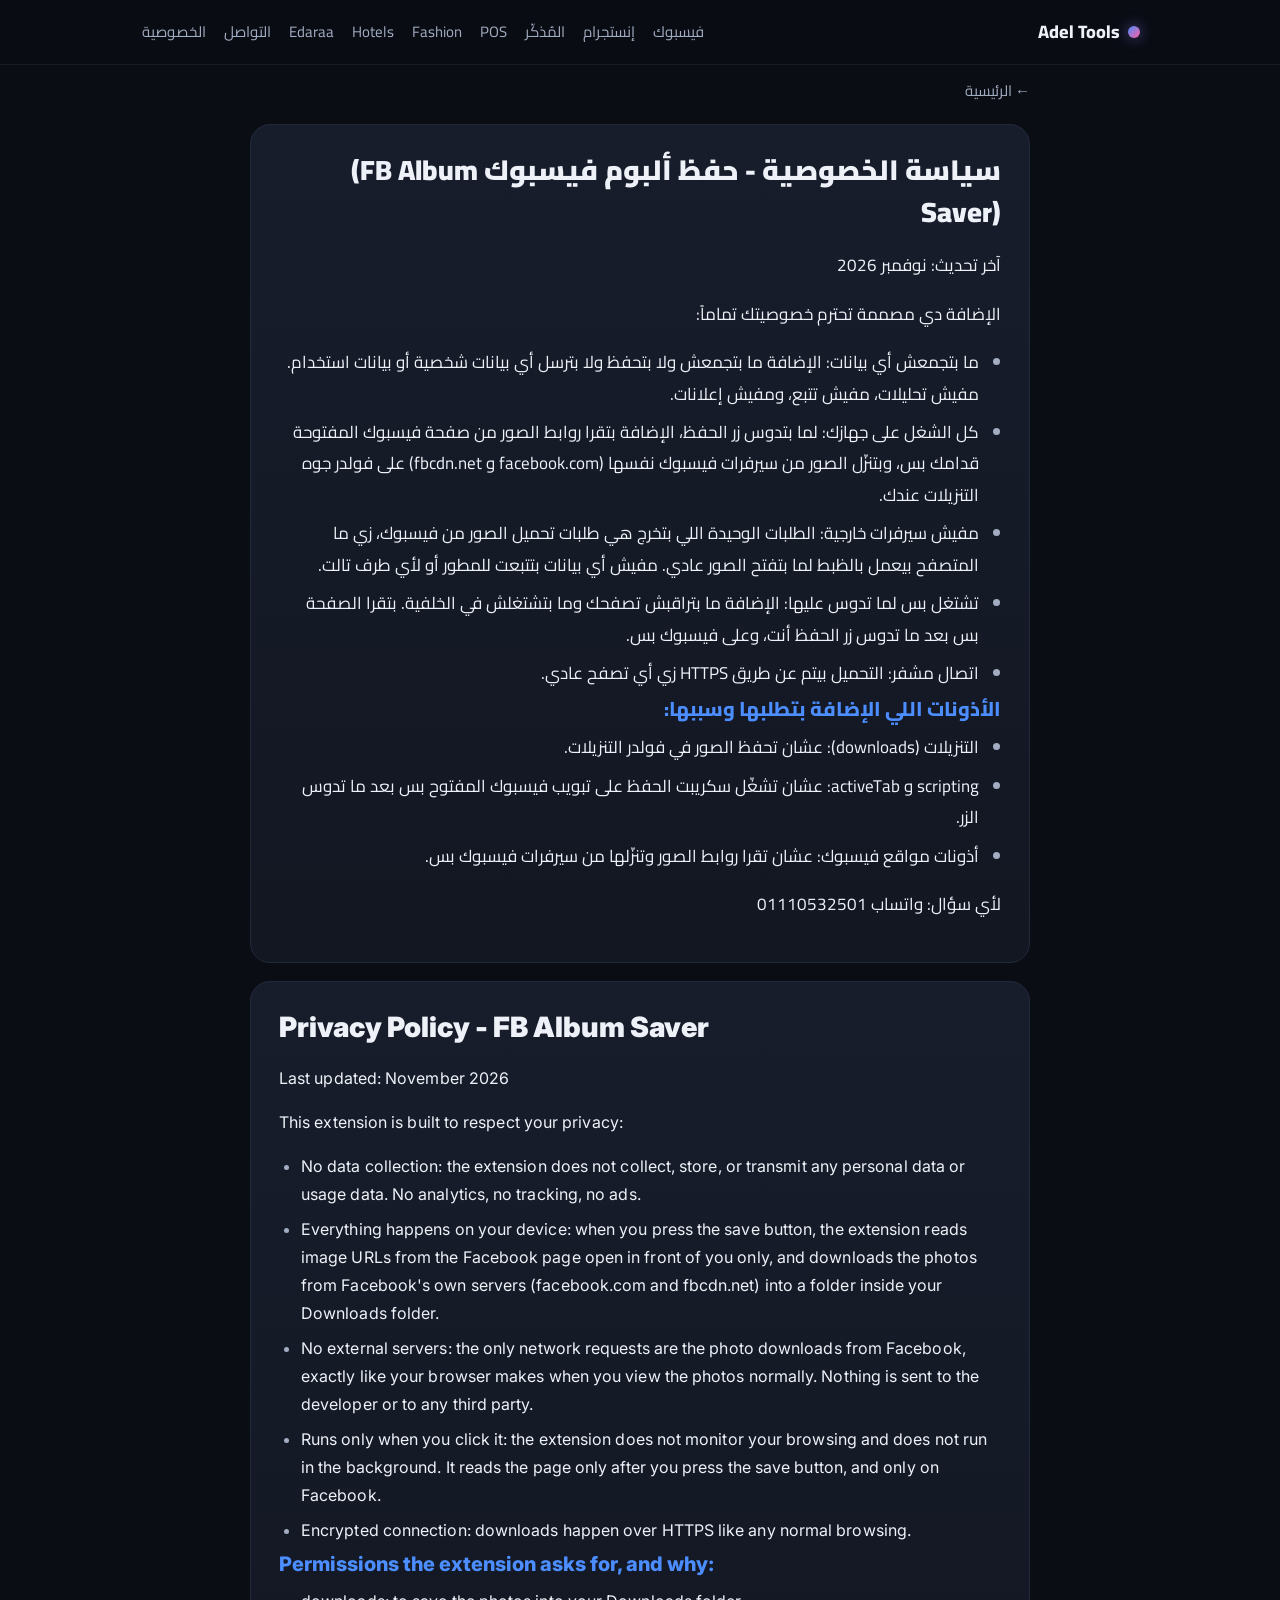
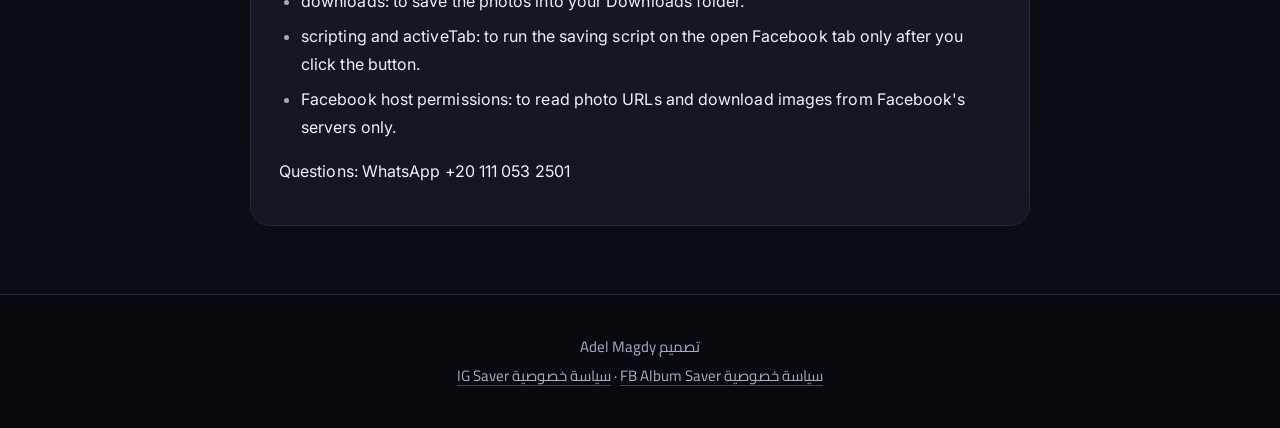
==== commit 611b84d6: "Add shots.css stylesheet to privacy-fb.html" ====
--- a/privacy-fb.html
+++ b/privacy-fb.html
@@ -10,10 +10,11 @@
 <link rel="preconnect" href="https://fonts.gstatic.com" crossorigin>
 <link rel="stylesheet" href="https://fonts.googleapis.com/css2?family=Cairo:wght@400;600;700;800;900&family=Inter:wght@400;500&display=swap">
 <link rel="stylesheet" href="style.css">
+<link rel="stylesheet" href="shots.css">
 </head>
 <body class="policy">
 <header class="nav"><div class="nav-in"><a class="brand" href="index.html"><span class="dot"></span>Adel Tools</a>
-<nav><a href="index.html#fb">فيسبوك</a><a href="index.html#ig">إنستجرام</a><a href="index.html#rem">المُذكّر</a><a href="index.html#pos">POS</a><a href="index.html#contact">التواصل</a><a href="privacy-fb.html">الخصوصية</a></nav></div></header>
+<nav><a href="index.html#fb">فيسبوك</a><a href="index.html#ig">إنستجرام</a><a href="index.html#rem">المُذكّر</a><a href="index.html#pos">POS</a><a href="index.html#fashion">Fashion</a><a href="index.html#hotels">Hotels</a><a href="index.html#edaraa">Edaraa</a><a href="index.html#contact">التواصل</a><a href="privacy-fb.html">الخصوصية</a></nav></div></header>
 <main class="doc"><a class="back" href="index.html">← الرئيسية</a>
 <article class="card"><h1>سياسة الخصوصية - حفظ ألبوم فيسبوك <bdi dir="ltr">(FB Album Saver)</bdi></h1><p>آخر تحديث: نوفمبر 2026</p>
 <p>الإضافة دي مصممة تحترم خصوصيتك تماماً:</p>
--- a/style.css
+++ b/style.css
@@ -154,3 +154,28 @@
 @media(max-width:560px){.hero h1{font-size:clamp(25px,7.4vw,32px)}.hero .wrap::before{width:260px;margin-left:-130px}.hero::before,.hero::after{max-width:100vw}}
 .h1b{display:block;margin-top:2px}
 @media(max-width:560px){.hero h1{font-size:clamp(24px,7vw,30px)}}
+.h1b{white-space:nowrap;font-size:min(.8em,4.3vw);line-height:1.6;margin-top:4px}
+@media(max-width:560px){.h1b{font-size:3.95vw}}
+.h1b{font-size:min(.52em,30px)}
+@media(max-width:560px){.h1b{font-size:3.2vw}}
+.install{margin:18px 0 6px;border:1px solid rgba(255,255,255,.14);border-radius:14px;background:rgba(255,255,255,.04);padding:0 16px}
+.install summary{cursor:pointer;padding:14px 0;font-weight:700;font-size:15px;list-style:none}
+.install summary::-webkit-details-marker{display:none}
+.install summary{display:flex;align-items:center;justify-content:space-between;gap:10px}.install summary::after{content:"▾";opacity:.7;flex:none}
+.install[open] summary::after{content:"▴"}
+.install small{display:block;font-weight:400;opacity:.7;font-size:12.5px;margin-top:2px}
+.install ol{margin:0 0 8px;padding-right:22px;line-height:1.9}
+.install p{margin:0 0 14px;opacity:.75;font-size:14px}
+.guide{margin:22px 0 8px;padding:20px 18px;border-radius:18px;border:2px solid #4c8dff;background:linear-gradient(160deg,rgba(76,141,255,.16),rgba(255,95,162,.08))}
+.ig .guide{border-color:#ff5fa2}
+.guide h3{margin:0 0 6px;font-size:20px}
+.guide .gsub{margin:0 0 14px;opacity:.85;font-size:15px;line-height:1.7}
+.gsteps{list-style:none;counter-reset:s;margin:0;padding:0}
+.gsteps li{counter-increment:s;position:relative;padding:4px 52px 14px 0;line-height:1.7}
+.gsteps li::before{content:counter(s,arabic-indic);position:absolute;right:0;top:2px;width:38px;height:38px;border-radius:50%;background:linear-gradient(135deg,#4c8dff,#ff5fa2);color:#fff;font-weight:800;font-size:18px;display:flex;align-items:center;justify-content:center}
+.gsteps li b{display:block;font-size:17px;margin-bottom:2px}
+.gsteps li span{display:block;opacity:.85;font-size:15px}
+.gsteps .code,.guide bdi.code{background:rgba(255,255,255,.1);padding:1px 8px;border-radius:6px;font-family:monospace;font-size:14px;white-space:nowrap}
+.guide .gnote{margin:6px 0 0;font-size:13.5px;opacity:.75;line-height:1.7}
+.shbg{width:100%;border-radius:18px;border:1px solid #ffffff14;box-shadow:0 24px 60px -20px #000c}
+.tool.fashion{--ac:#c77dff}.tool.hotels{--ac:#ff9f6b}.tool.edaraa{--ac:#36d6e7}
--- a/shots.css
+++ b/shots.css
@@ -0,0 +1,3 @@
+.sh-edaraa{aspect-ratio:1100/570;background:#0a0d14 url([data-uri]) center/cover no-repeat}
+.sh-fashion{aspect-ratio:1100/554;background:#0a0d14 url([data-uri]) center/cover no-repeat}
+.sh-hotels{aspect-ratio:1100/547;background:#0a0d14 url([data-uri]) center/cover no-repeat}
